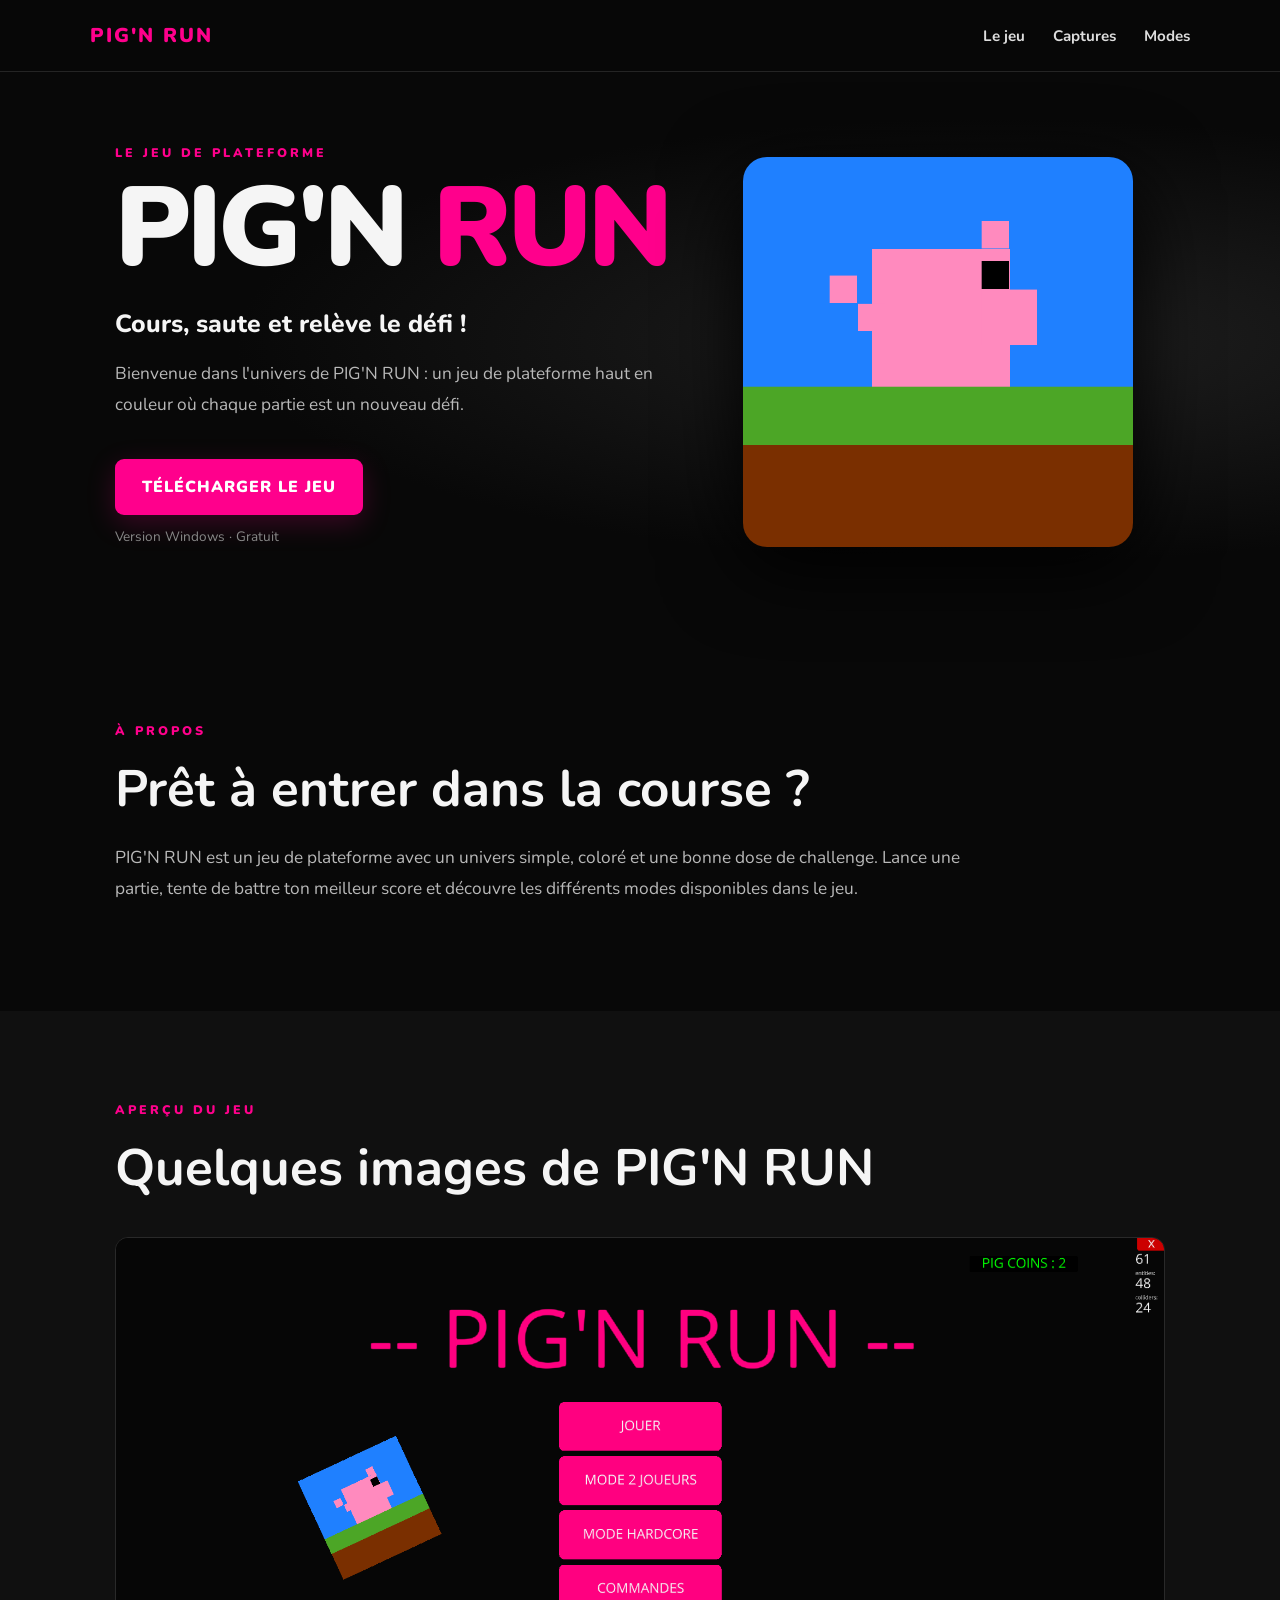
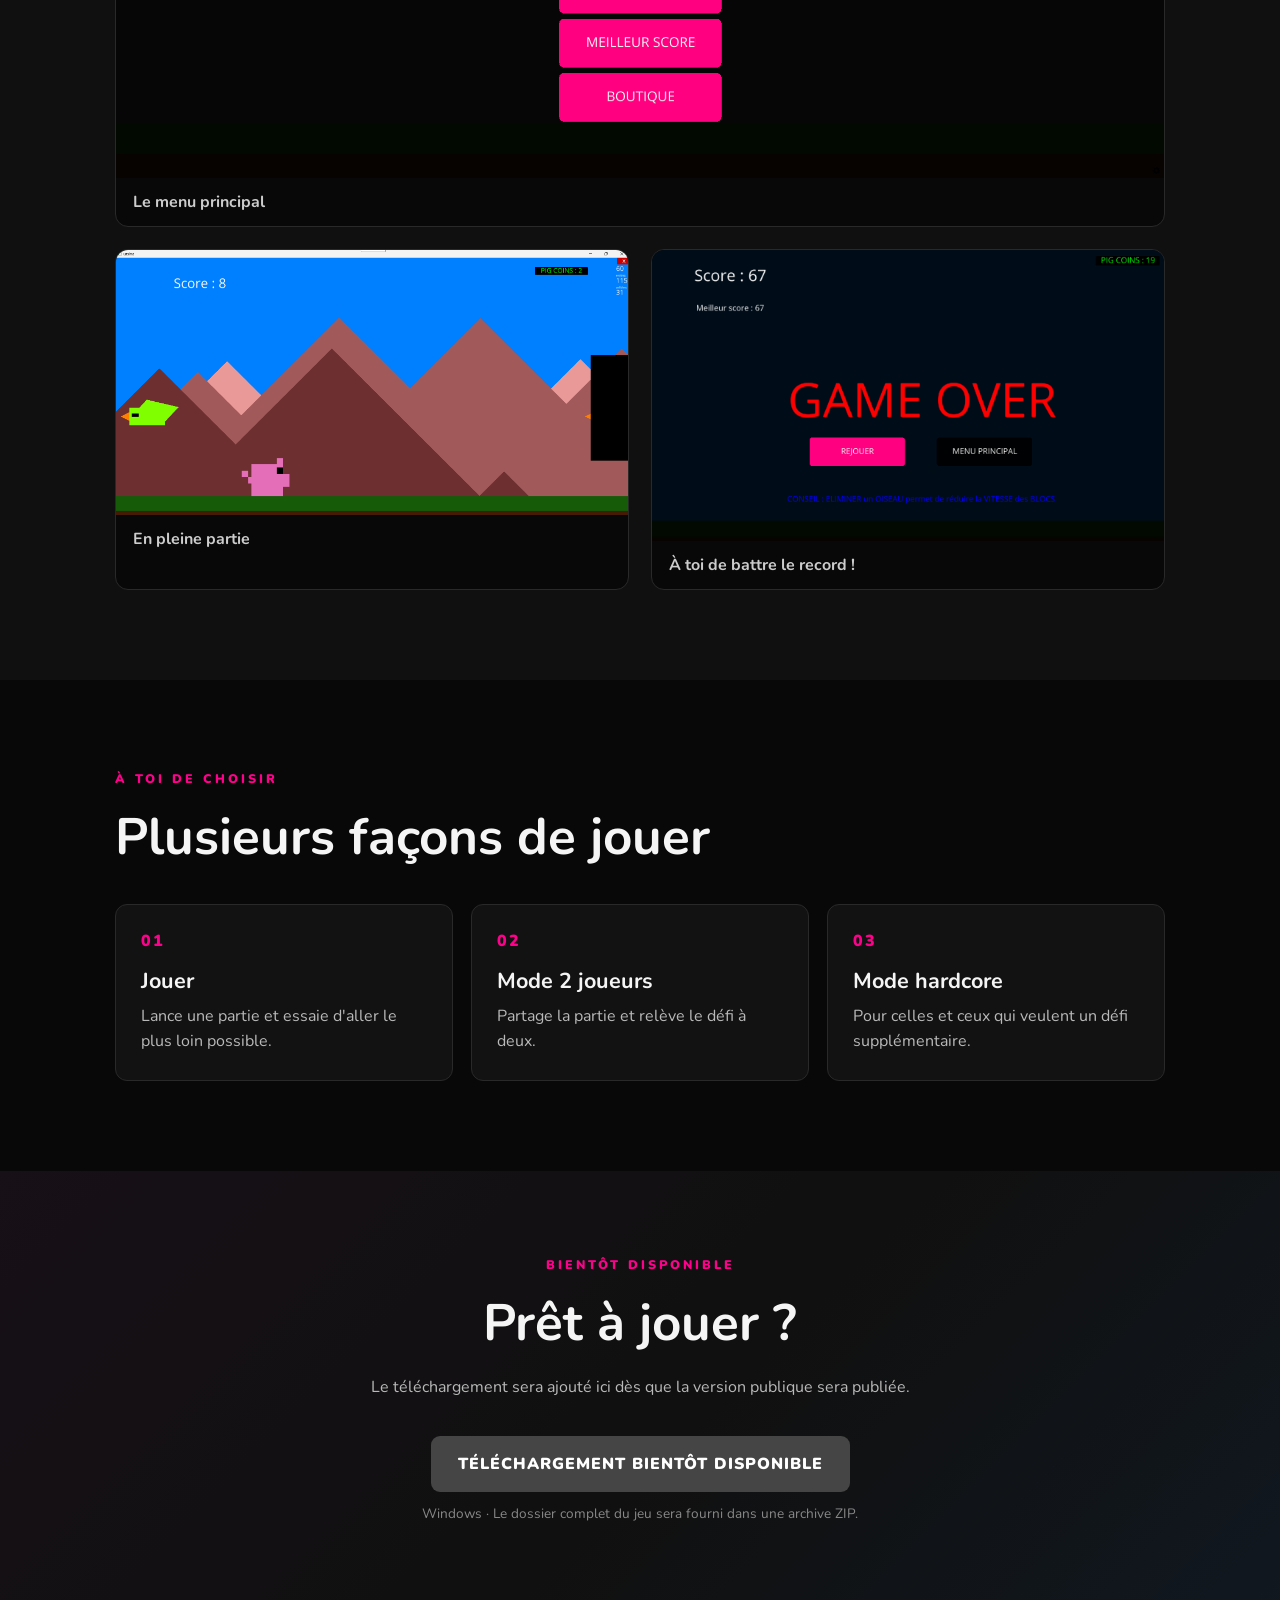
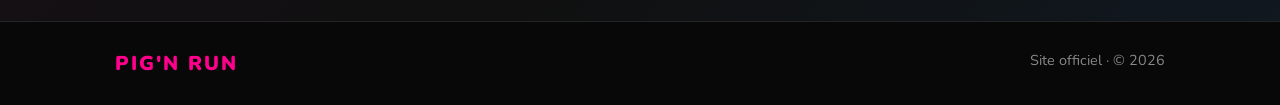
==== index.html @ 51f72da2 "Add files via upload" ====
<!doctype html>
<html lang="fr">
<head>
  <meta charset="utf-8">
  <meta name="viewport" content="width=device-width, initial-scale=1">
  <meta name="description" content="Découvre PIG'N RUN, un jeu de plateforme coloré avec plusieurs modes de jeu.">
  <meta name="theme-color" content="#080808">
  <title>PIG'N RUN — Site officiel</title>
  <link rel="stylesheet" href="style.css">
</head>
<body>
  <header class="topbar">
    <a class="brand" href="#accueil">PIG'N RUN</a>
    <nav aria-label="Navigation principale">
      <a href="#jeu">Le jeu</a>
      <a href="#captures">Captures</a>
      <a href="#modes">Modes</a>
    </nav>
  </header>

  <main>
    <section class="hero" id="accueil">
      <div class="hero-copy">
        <p class="eyebrow">LE JEU DE PLATEFORME</p>
        <h1>PIG'N <span>RUN</span></h1>
        <p class="tagline">Cours, saute et relève le défi !</p>
        <p class="intro">Bienvenue dans l'univers de PIG'N RUN : un jeu de plateforme haut en couleur où chaque partie est un nouveau défi.</p>
        <a class="button" href="#telechargement">TÉLÉCHARGER LE JEU</a>
        <p class="small-note">Version Windows · Gratuit</p>
      </div>
      <div class="hero-art">
        <img src="images/pig.png" alt="Personnage cochon rose de PIG'N RUN">
      </div>
    </section>

    <section class="section" id="jeu">
      <p class="eyebrow">À PROPOS</p>
      <h2>Prêt à entrer dans la course ?</h2>
      <p class="section-text">PIG'N RUN est un jeu de plateforme avec un univers simple, coloré et une bonne dose de challenge. Lance une partie, tente de battre ton meilleur score et découvre les différents modes disponibles dans le jeu.</p>
    </section>

    <section class="section screenshots" id="captures">
      <p class="eyebrow">APERÇU DU JEU</p>
      <h2>Quelques images de PIG'N RUN</h2>
      <div class="gallery">
        <figure class="shot shot-wide">
          <img src="images/menu.png" alt="Menu principal de PIG'N RUN">
          <figcaption>Le menu principal</figcaption>
        </figure>
        <figure class="shot">
          <img src="images/gameplay.png" alt="Capture d'une partie de PIG'N RUN">
          <figcaption>En pleine partie</figcaption>
        </figure>
        <figure class="shot">
          <img src="images/gameover.png" alt="Écran de fin de partie et meilleur score">
          <figcaption>À toi de battre le record !</figcaption>
        </figure>
      </div>
    </section>

    <section class="section modes" id="modes">
      <p class="eyebrow">À TOI DE CHOISIR</p>
      <h2>Plusieurs façons de jouer</h2>
      <div class="mode-grid">
        <article><span>01</span><h3>Jouer</h3><p>Lance une partie et essaie d'aller le plus loin possible.</p></article>
        <article><span>02</span><h3>Mode 2 joueurs</h3><p>Partage la partie et relève le défi à deux.</p></article>
        <article><span>03</span><h3>Mode hardcore</h3><p>Pour celles et ceux qui veulent un défi supplémentaire.</p></article>
      </div>
    </section>

    <section class="download" id="telechargement">
      <p class="eyebrow">BIENTÔT DISPONIBLE</p>
      <h2>Prêt à jouer ?</h2>
      <p>Le téléchargement sera ajouté ici dès que la version publique sera publiée.</p>
      <span class="button button-muted" aria-disabled="true">TÉLÉCHARGEMENT BIENTÔT DISPONIBLE</span>
      <p class="small-note">Windows · Le dossier complet du jeu sera fourni dans une archive ZIP.</p>
    </section>
  </main>

  <footer>
    <span class="footer-brand">PIG'N RUN</span>
    <span>Site officiel · © 2026</span>
  </footer>
</body>
</html>
---- style.css ----
@import url('https://fonts.googleapis.com/css2?family=Nunito:wght@400;600;700;800;900&display=swap');
:root{--pink:#ff008c;--blue:#2585ff;--bg:#080808;--panel:#121212;--text:#f5f5f5;--muted:#b9b9b9}
*{box-sizing:border-box}
html{scroll-behavior:smooth}
body{margin:0;background:var(--bg);color:var(--text);font-family:'Nunito',Arial,sans-serif}
.topbar{height:72px;padding:0 7vw;display:flex;align-items:center;justify-content:space-between;border-bottom:1px solid #242424;position:sticky;top:0;background:#080808ed;backdrop-filter:blur(10px);z-index:5}
.brand,.footer-brand{font-weight:900;letter-spacing:2px;color:var(--pink);text-decoration:none;font-size:1.25rem}
nav{display:flex;gap:28px}nav a{color:#ddd;text-decoration:none;font-weight:700;font-size:.95rem}nav a:hover{color:var(--pink)}
.hero{min-height:560px;padding:70px 9vw;display:grid;grid-template-columns:1.1fr .9fr;align-items:center;gap:40px;background:radial-gradient(ellipse at 78% 48%,#202020 0,#080808 54%)}
.eyebrow{color:var(--pink);font-size:.78rem;font-weight:900;letter-spacing:3px;margin:0 0 15px}
h1{font-size:clamp(3.5rem,9vw,7rem);line-height:.95;margin:0;font-weight:900;letter-spacing:-4px}
h1 span{color:var(--pink)}
.tagline{font-size:1.55rem;font-weight:800;margin:24px 0 10px}
.intro,.section-text{max-width:590px;color:var(--muted);font-size:1.08rem;line-height:1.8}
.button{display:inline-block;margin-top:22px;background:var(--pink);color:white;text-decoration:none;border:0;border-radius:9px;padding:17px 27px;font-weight:900;letter-spacing:1px;box-shadow:0 8px 28px #ff008c35}
.button:hover{transform:translateY(-2px);filter:brightness(1.1)}
.small-note{color:#888;font-size:.85rem;margin-top:12px}
.hero-art{display:flex;justify-content:center;align-items:center}
.hero-art img{width:min(100%,390px);border-radius:24px;image-rendering:pixelated;filter:drop-shadow(0 20px 40px #000)}
.section{padding:90px 9vw}
.section h2,.download h2{font-size:clamp(2rem,4vw,3.2rem);margin:0 0 18px}
.section-text{max-width:850px}
.screenshots{background:#101010}
.gallery{display:grid;grid-template-columns:1fr 1fr;gap:22px;margin-top:34px}
.shot{margin:0;background:#080808;border:1px solid #292929;border-radius:13px;overflow:hidden}
.shot-wide{grid-column:1/-1}
.shot img{display:block;width:100%;height:auto}
figcaption{padding:13px 17px;color:#ccc;font-weight:700}
.mode-grid{display:grid;grid-template-columns:repeat(3,1fr);gap:18px;margin-top:32px}
.mode-grid article{background:var(--panel);border:1px solid #292929;border-radius:12px;padding:25px}
.mode-grid article span{color:var(--pink);font-weight:900;letter-spacing:2px}
.mode-grid h3{font-size:1.35rem;margin:14px 0 8px}
.mode-grid p{color:var(--muted);line-height:1.6;margin:0}
.download{text-align:center;padding:85px 20px;background:linear-gradient(135deg,#171017,#101010 55%,#101820)}
.download p:not(.eyebrow):not(.small-note){color:var(--muted)}
.button-muted{background:#454545;box-shadow:none;cursor:not-allowed}
footer{padding:28px 9vw;display:flex;justify-content:space-between;gap:15px;color:#888;border-top:1px solid #242424;font-size:.9rem}
@media(max-width:700px){.topbar{padding:0 5vw;height:64px}nav{gap:13px}nav a{font-size:.8rem}.hero{grid-template-columns:1fr;padding:65px 7vw 50px;text-align:center}.hero-art{grid-row:1}.hero-art img{width:min(65%,260px)}h1{letter-spacing:-2px}.intro{margin-left:auto;margin-right:auto}.section{padding:65px 7vw}.gallery,.mode-grid{grid-template-columns:1fr}.shot-wide{grid-column:auto}footer{padding:25px 7vw;flex-direction:column}}
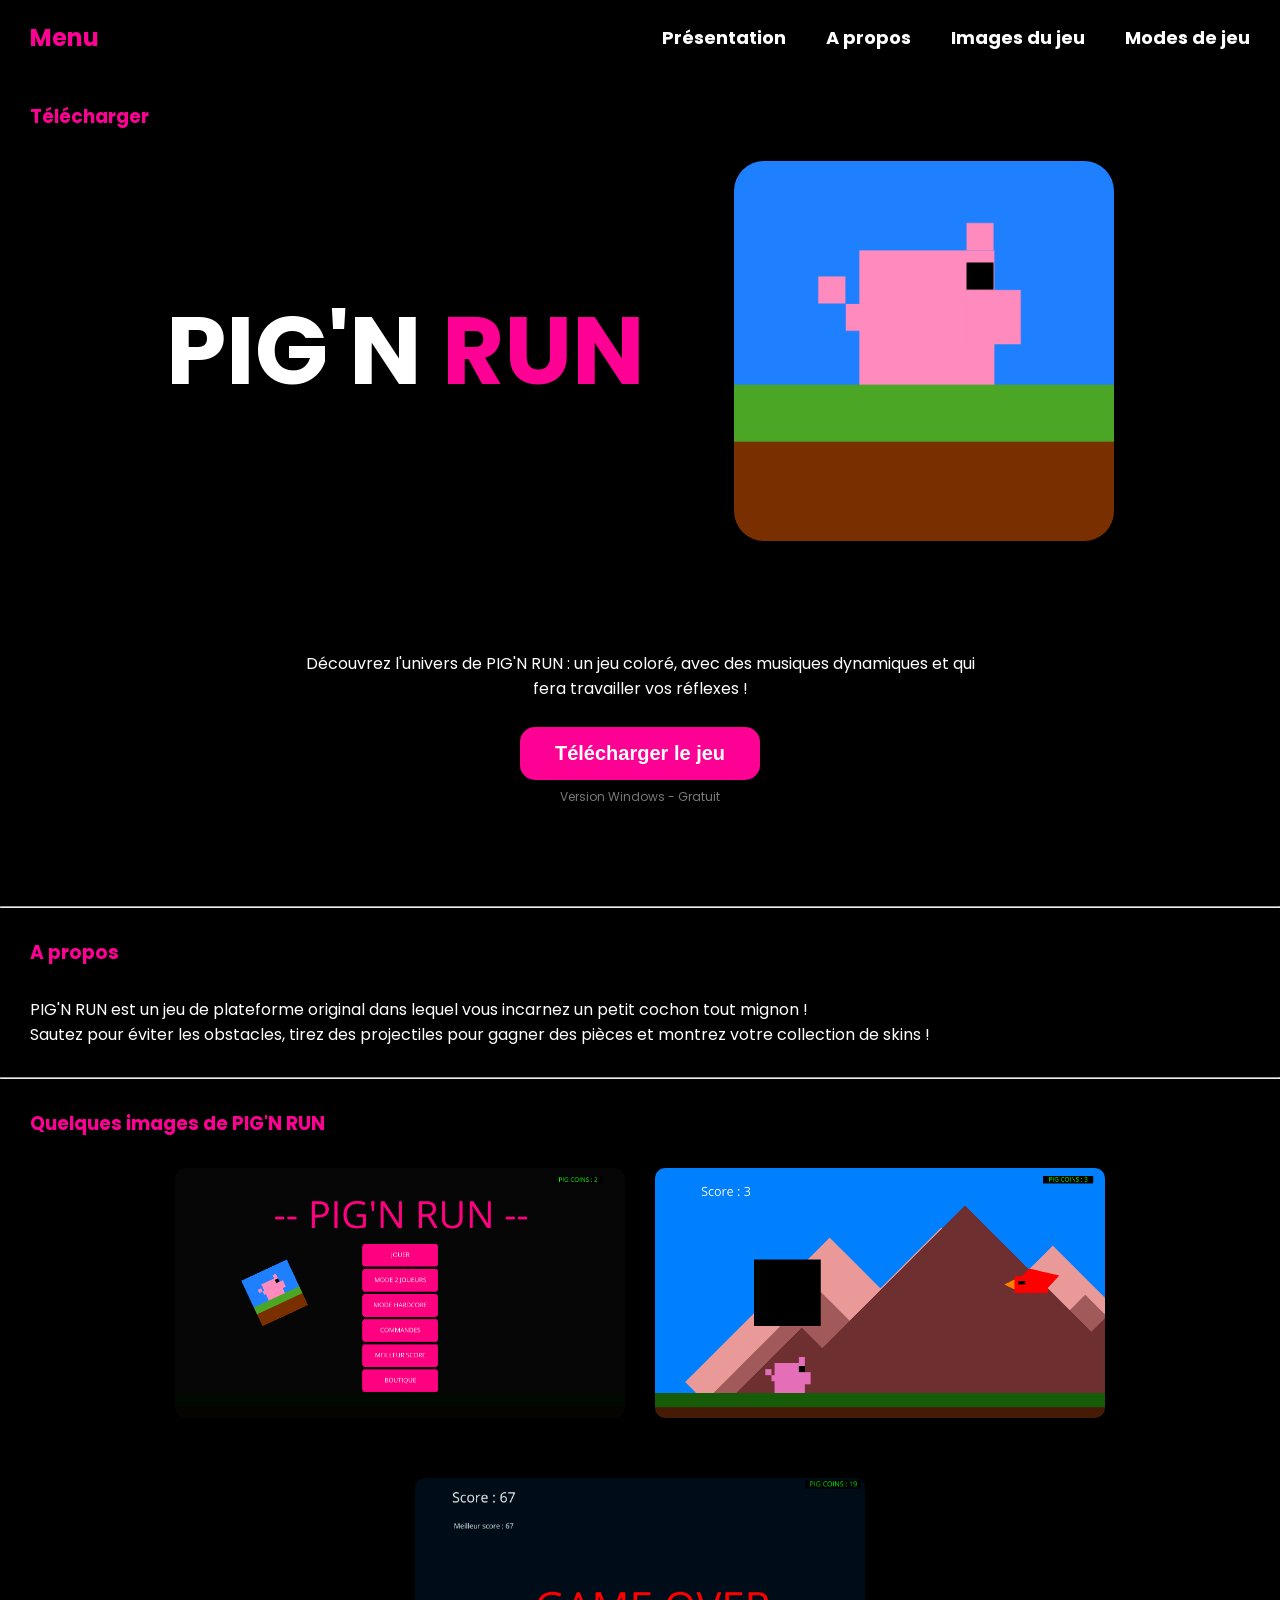
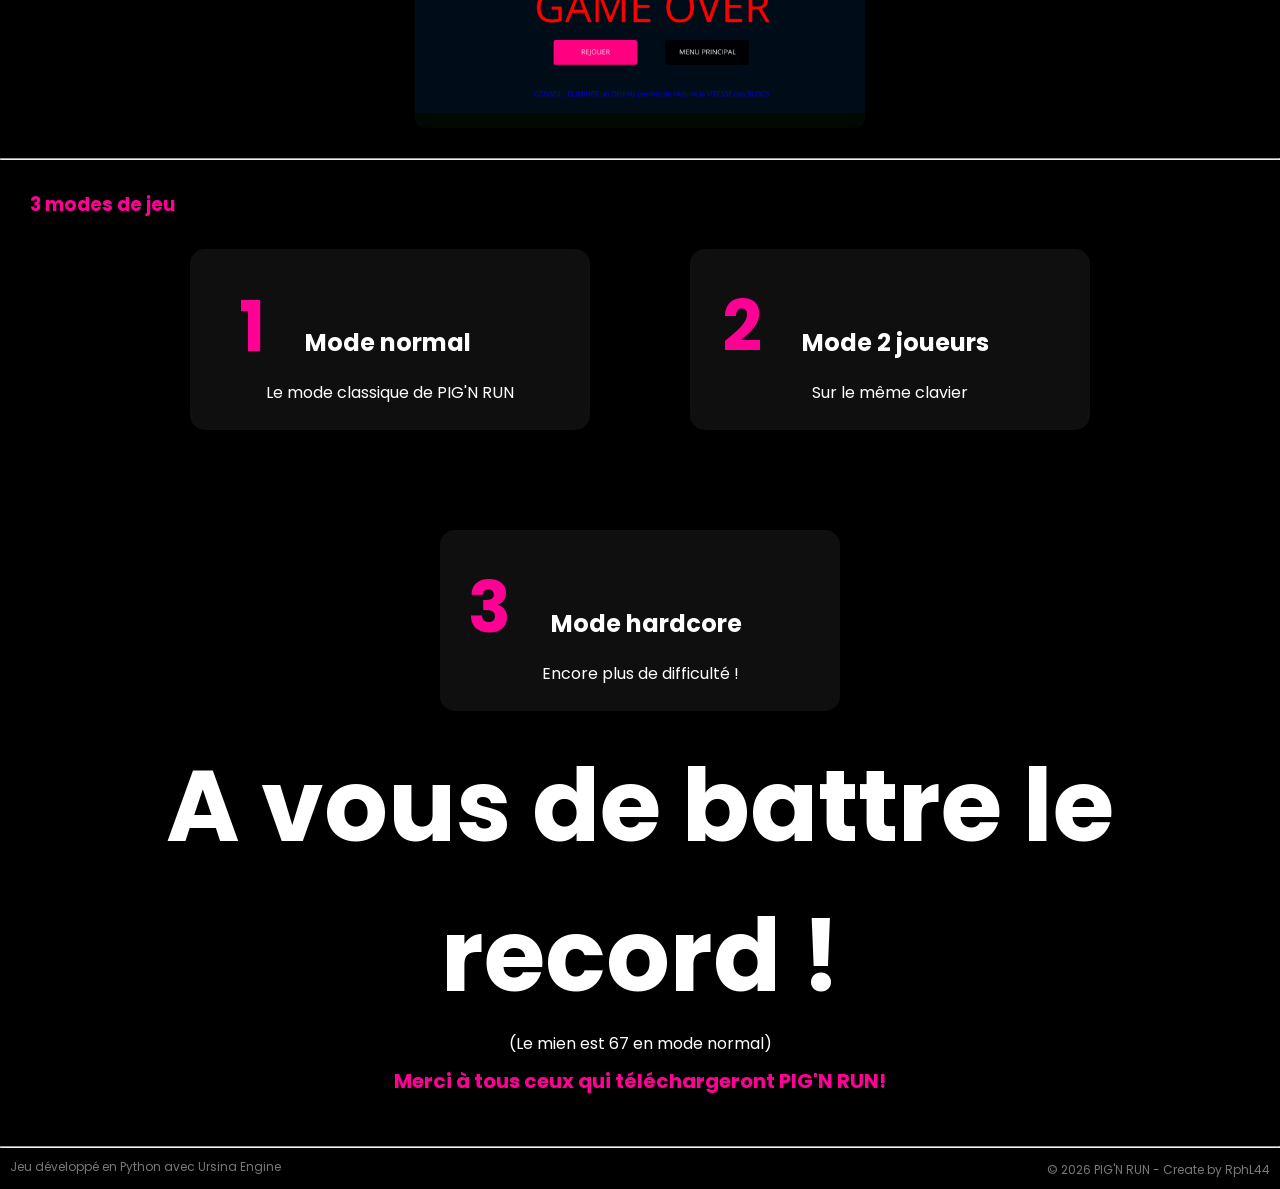
==== commit 9be04dec: "Rename index_responsive.html to index.html" ====
--- a/index.html
+++ b/index.html
@@ -2,84 +2,79 @@
 <html lang="fr">
 <head>
   <meta charset="utf-8">
+  <link href="https://fonts.googleapis.com/css2?family=Bungee&family=Poppins:wght@400;500;600;700&display=swap" rel="stylesheet">
   <meta name="viewport" content="width=device-width, initial-scale=1">
   <meta name="description" content="Découvre PIG'N RUN, un jeu de plateforme coloré avec plusieurs modes de jeu.">
   <meta name="theme-color" content="#080808">
   <title>PIG'N RUN — Site officiel</title>
-  <link rel="stylesheet" href="style.css">
+  <link rel="stylesheet" href="style_responsive2.css">
 </head>
 <body>
-  <header class="topbar">
-    <a class="brand" href="#accueil">PIG'N RUN</a>
-    <nav aria-label="Navigation principale">
-      <a href="#jeu">Le jeu</a>
-      <a href="#captures">Captures</a>
-      <a href="#modes">Modes</a>
-    </nav>
-  </header>
+  <nav>
+    <h2>Menu</h2>
+    <ul>
+        <li><a href="#telechargement">Présentation</a></li>
+        <li><a href="#a_propos">A propos</a></li>
+        <li><a href="#images">Images du jeu</a></li>
+        <li><a href="#modes">Modes de jeu</a></li>
+    </ul>
+  </nav>
+  <section id="telechargement">
+    <hr>
+    <h3>Télécharger</h3>
+    <div class="entete">
+      <h1>PIG'N <span>RUN</span></h1>
+      <img id="logo" src="images/pig.png" alt="Logo">
+    </div>
+    <p id="description">Découvrez l'univers de PIG'N RUN : un jeu coloré, avec des musiques dynamiques <br>et qui fera travailler vos réflexes !</p>
+    <button id="bouton">Télécharger le jeu</button>
+    <p id="version">Version Windows - Gratuit</p>
+  </section>
+  <hr id="hr">
+  <section id="a_propos">
+    <h3>A propos</h3>
+    <p id="propos">PIG'N RUN est un jeu de plateforme original dans lequel vous incarnez un petit cochon tout mignon !<br>Sautez pour éviter les obstacles, tirez des projectiles pour gagner des pièces et montrez votre collection de skins !</p>
+  </section>
+  <hr>
+  <section id="images">
+    <h3>Quelques images de PIG'N RUN</h3>
+    <div class="galerie">
+      <img src="images/menu.png" alt="Image du jeu">
+      <img src="images/gameplay.png" alt="Image du jeu">
+      <img src="images/gameover.png" alt="Image du jeu">
+    </div>
+  </section>
+  <hr>
+  <section id="modes">
+    <h3>3 modes de jeu</h3>
+    <div class="conteneur">
 
-  <main>
-    <section class="hero" id="accueil">
-      <div class="hero-copy">
-        <p class="eyebrow">LE JEU DE PLATEFORME</p>
-        <h1>PIG'N <span>RUN</span></h1>
-        <p class="tagline">Cours, saute et relève le défi !</p>
-        <p class="intro">Bienvenue dans l'univers de PIG'N RUN : un jeu de plateforme haut en couleur où chaque partie est un nouveau défi.</p>
-        <a class="button" href="#telechargement">TÉLÉCHARGER LE JEU</a>
-        <p class="small-note">Version Windows · Gratuit</p>
+      <div class="bloc">
+        <h2><span class="numero">1</span>Mode normal</h2>
+        <p>Le mode classique de PIG'N RUN</p>
       </div>
-      <div class="hero-art">
-        <img src="images/pig.png" alt="Personnage cochon rose de PIG'N RUN">
+
+      <div class="bloc">
+        <h2><span class="numero">2</span>Mode 2 joueurs</h2>
+        <p>Sur le même clavier</p>
       </div>
-    </section>
 
-    <section class="section" id="jeu">
-      <p class="eyebrow">À PROPOS</p>
-      <h2>Prêt à entrer dans la course ?</h2>
-      <p class="section-text">PIG'N RUN est un jeu de plateforme avec un univers simple, coloré et une bonne dose de challenge. Lance une partie, tente de battre ton meilleur score et découvre les différents modes disponibles dans le jeu.</p>
-    </section>
+      <div class="bloc">
+        <h2><span class="numero">3</span>Mode hardcore</h2>
+        <p>Encore plus de difficulté !</p>
+      </div>
+    </div>
+  </section>
 
-    <section class="section screenshots" id="captures">
-      <p class="eyebrow">APERÇU DU JEU</p>
-      <h2>Quelques images de PIG'N RUN</h2>
-      <div class="gallery">
-        <figure class="shot shot-wide">
-          <img src="images/menu.png" alt="Menu principal de PIG'N RUN">
-          <figcaption>Le menu principal</figcaption>
-        </figure>
-        <figure class="shot">
-          <img src="images/gameplay.png" alt="Capture d'une partie de PIG'N RUN">
-          <figcaption>En pleine partie</figcaption>
-        </figure>
-        <figure class="shot">
-          <img src="images/gameover.png" alt="Écran de fin de partie et meilleur score">
-          <figcaption>À toi de battre le record !</figcaption>
-        </figure>
-      </div>
-    </section>
+  <h1 id="record">A vous de battre le record !</h1>
+  <p id="mon">(Le mien est 67 en mode normal)</p>
 
-    <section class="section modes" id="modes">
-      <p class="eyebrow">À TOI DE CHOISIR</p>
-      <h2>Plusieurs façons de jouer</h2>
-      <div class="mode-grid">
-        <article><span>01</span><h3>Jouer</h3><p>Lance une partie et essaie d'aller le plus loin possible.</p></article>
-        <article><span>02</span><h3>Mode 2 joueurs</h3><p>Partage la partie et relève le défi à deux.</p></article>
-        <article><span>03</span><h3>Mode hardcore</h3><p>Pour celles et ceux qui veulent un défi supplémentaire.</p></article>
-      </div>
-    </section>
+  <h4>Merci à tous ceux qui téléchargeront PIG'N RUN!</h4>
+  <hr>
+  <p id="dev">Jeu développé en Python avec Ursina Engine</p>
+  <footer>
+    <p id="footer">© 2026 PIG'N RUN - Create by RphL44</p>
+  </footer>
 
-    <section class="download" id="telechargement">
-      <p class="eyebrow">BIENTÔT DISPONIBLE</p>
-      <h2>Prêt à jouer ?</h2>
-      <p>Le téléchargement sera ajouté ici dès que la version publique sera publiée.</p>
-      <span class="button button-muted" aria-disabled="true">TÉLÉCHARGEMENT BIENTÔT DISPONIBLE</span>
-      <p class="small-note">Windows · Le dossier complet du jeu sera fourni dans une archive ZIP.</p>
-    </section>
-  </main>
-
-  <footer>
-    <span class="footer-brand">PIG'N RUN</span>
-    <span>Site officiel · © 2026</span>
-  </footer>
 </body>
 </html>
--- a/style_responsive2.css
+++ b/style_responsive2.css
@@ -0,0 +1,327 @@
+* {
+    margin: 0;
+    padding: 0;
+    box-sizing: border-box;
+}
+
+span{color: #ff0095;
+    }
+
+h1{
+    color: white;
+    font-size: 100px;
+   
+}
+
+body{
+    padding-top: 70px;
+    background-color:black;
+    font-family: 'Poppins', sans-serif;
+}
+
+html {
+    scroll-behavior: smooth;
+}
+section {
+    scroll-margin-top: 120px;
+}
+
+nav {
+    background-color: black;
+    width: 100%;
+    padding: 20px 30px;
+
+    display: flex;
+    justify-content: space-between;
+    align-items: center;
+    position: fixed;
+    top: 0;
+    left: 0;
+    z-index: 1000;
+}
+
+nav h2 {
+    color:#ff0095;
+    margin: 0;
+}
+
+nav ul {
+    display: flex;
+    align-items: center;
+    gap: 40px;
+    list-style: none;
+    margin: 0;
+    padding: 0;
+}
+
+nav a {
+    color: white;
+    text-decoration: none;
+    font-size: 18px;
+    font-weight: bold;
+    transition: 0.3s;
+}
+
+nav a:hover {
+    color:#ff0095;
+}
+
+.entete {
+    display: flex;
+    align-items: left;
+    justify-content: center;
+    gap: 100px;
+}
+
+.entete h1 {
+    font-size: 100px;
+}
+
+.entete img {
+    width: 40%;
+    max-width: 400px;
+    min-width: 70px;
+    height: auto;
+    display: flex;
+    justify-content: space-between;
+    align-items: center;
+    flex-wrap: wrap;
+    border-radius: 30px;
+}
+
+h3{
+    color: #ff0095;
+    margin-left: 30px;
+    margin-top: 30px;
+    margin-bottom: 30px;
+}
+
+p{
+    color: white;
+}
+#description{
+    text-align: left;
+    font-size: 14px;
+    margin-top: -300px;
+    margin-left: 265px;
+}
+#bouton{
+    background-color: #ff0095;
+    color: white;
+    font-size: 20px;
+    font-weight: bold;
+
+    padding: 15px 35px;
+    border: none;
+    border-radius: 15px;
+
+    cursor: pointer;
+    transition: 0.3s;
+    margin-top: 30px;
+    margin-left: 265px;
+}
+#bouton:hover {
+    background-color: #ff0095;
+    transform: scale(1.02);
+    box-shadow: 0 0 20px 5px #ff0095;
+}
+#version{
+    font-size: 12px;
+    color: rgb(120, 120, 120);
+    margin-left:270px ;
+    margin-top: 5px;
+}
+#hr{
+    margin-top: 150px;
+}
+#propos{
+    margin-top: 30px;
+    margin-left: 30px;
+    margin-bottom: 30px;
+}
+.conteneur{
+    display: flex;
+    justify-content: center;
+    align-items: center;
+    gap: 100px;
+    flex-wrap: wrap;
+}
+.bloc {
+    background-color: rgb(15, 15, 15);
+    color: white;
+    width: 400px;
+    padding: 25px;
+    border-radius: 15px;
+    text-align: center;
+}
+.numero{
+    font-size: 70px;
+    color: #ff0095;
+    margin-right: 40px;
+    margin-left: -70px;
+}
+#record{
+    text-align: center;
+    margin-top: 20px;
+    color: white;
+}
+#mon{
+    text-align: center;
+    margin-top: 0;
+}
+h4{
+    text-align: center;
+    margin-top: 10px;
+    font-size: 20px;
+    color: #ff0095;
+    margin-bottom: 50px;
+}
+#footer{
+    text-align: right;
+    margin: 10px;
+    font-size: 12px;
+    color: rgb(120, 120, 120);
+}
+#dev{
+    text-align: left;
+    font-size: 12px;
+    margin: 10px;
+    margin-bottom: -25px;
+    color: rgb(120, 120, 120);
+}
+.galerie{
+    display: flex;
+    justify-content: center;
+    align-items: center;
+    gap: 30px;
+    flex-wrap: wrap;
+}
+.galerie img{
+    width: 450px;
+    height: 250px;
+    border-radius: 10px;
+    object-fit: cover;
+    margin-bottom: 30px;
+}
+
+
+/* Adaptation responsive : styles d'origine conservés */
+body { overflow-x: hidden; }
+nav ul { flex-wrap: wrap; }
+.entete { align-items: left; }
+#description, #bouton, #version { max-width: calc(100% - 32px); }
+.galerie img { max-width: 100%; }
+.bloc { max-width: 100%; }
+
+@media (max-width: 900px) {
+    nav { padding: 14px 20px; gap: 18px; }
+    nav ul { gap: 18px; }
+    nav a { font-size: 16px; }
+    .entete { gap: clamp(20px, 5vw, 60px); }
+    .entete h1 { font-size: clamp(48px, 9vw, 80px); }
+    .entete img { width: min(38%, 300px); }
+    #description, #bouton { margin-left: clamp(20px, 18vw, 180px); }
+    #description { margin-top: -190px; }
+    #version { margin-left: clamp(20px, 18vw, 185px); }
+    #hr { margin-top: 110px; }
+    .conteneur { gap: 30px; padding: 0 20px; }
+    .bloc { width: min(400px, 100%); }
+    .galerie { padding: 0 20px; gap: 20px; }
+    .galerie img { width: min(450px, 100%); height: auto; aspect-ratio: 16 / 9; }
+}
+
+@media (max-width: 600px) {
+    body { padding-top: 110px; }
+    nav { flex-direction: column; padding: 10px 12px; gap: 8px; }
+    nav h2 { font-size: 20px; }
+    nav ul { justify-content: center; gap: 8px 16px; }
+    nav a { font-size: 14px; }
+    section { scroll-margin-top: 115px; }
+    h3 { margin: 24px 16px; }
+    .entete { gap: 12px; padding: 0 14px; }
+    .entete h1 { font-size: clamp(38px, 10vw, 58px); }
+    .entete img { width: 34%; min-width: 0; max-width: 180px; border-radius: 20px; }
+    #description { margin: 18px 16px 0; max-width: none; text-align: left; font-size: 14px; }
+    #description br, #propos br { display: none; }
+    #bouton { display: block; margin: 24px auto 0; max-width: calc(100% - 32px); padding: 13px 22px; font-size: 18px; }
+    #version { margin: 6px 0 0; text-align: center; max-width: none; }
+    #hr { margin-top: 55px; }
+    #propos { margin: 20px 16px 30px; text-align: center; }
+    .galerie { flex-direction: column; gap: 16px; padding: 0 16px; }
+    .galerie img { width: 100%; max-width: 100%; height: auto; aspect-ratio: 16 / 9; margin-bottom: 8px; }
+    .conteneur { gap: 18px; padding: 0 16px; }
+    .bloc { width: 100%; padding: 20px 16px; }
+    .bloc h2 { font-size: 22px; }
+    .numero { font-size: 48px; margin: 0 12px 0 0; }
+    #record { font-size: clamp(30px, 8vw, 46px); padding: 0 12px; }
+    #mon { padding: 0 12px; }
+    h4 { font-size: 17px; padding: 0 16px; margin-bottom: 35px; }
+    #dev { margin-bottom: 10px; }
+    #footer { text-align: center; }
+}
+
+@media (max-width: 380px) {
+    nav ul { gap: 6px 10px; }
+    nav a { font-size: 13px; }
+    .entete h1 { font-size: 36px; }
+    #bouton { font-size: 16px; padding: 12px 18px; }
+}
+
+/* Ajustement ciblé du haut de page (section Télécharger) */
+#telechargement > h3 { margin-left: 30px; }
+@media (max-width: 900px) {
+  #telechargement > h3 { text-align: left; margin: 24px 16px; }
+  #telechargement .entete { width: 100%; gap: clamp(12px, 3vw, 28px); padding: 0 18px; }
+  #telechargement .entete h1 { line-height: 1.05; overflow-wrap: anywhere; }
+  #telechargement .entete img { flex: 0 1 35%; width: 35%; max-width: 260px; }
+  #description { margin: 24px auto 0; padding: 0 20px; max-width: 650px; text-align: center; }
+  #bouton { margin: 24px auto 0; display: block; }
+  #version { margin: 8px auto 0; text-align: center; }
+  #hr { margin-top: 70px; }
+}
+@media (max-width: 600px) {
+  #telechargement > h3 { margin: 20px 12px; text-align: center; }
+  #telechargement .entete { flex-direction: column; gap: 10px; padding: 0 12px; }
+  #telechargement .entete h1 { font-size: clamp(42px, 12vw, 64px); text-align: center; line-height: 1.1; }
+  #telechargement .entete img { width: min(58%, 210px); max-width: 210px; }
+  #description { margin: 18px auto 0; padding: 0 18px; width: 100%; font-size: 14px; text-align: center; }
+  #bouton { margin: 22px auto 0; max-width: calc(100% - 32px); padding: 13px 20px; }
+  #version { margin: 8px auto 0; text-align: center; }
+  #hr { margin-top: 48px; }
+}
+@media (max-width: 380px) {
+  #telechargement .entete h1 { font-size: clamp(36px, 11vw, 46px); }
+  #telechargement .entete img { width: min(62%, 180px); }
+  #description { padding: 0 14px; }
+}
+
+/* Correction du hero sur PC uniquement : titre/logo et textes sans marges artificielles */
+@media (min-width: 901px) {
+  #telechargement { text-align: left; }
+  #telechargement > h3 { text-align: left; margin-left: 30px; }
+  #telechargement .entete {
+    width: min(1100px, calc(100% - 60px));
+    margin: 20px auto 0;
+    display: flex;
+    align-items: center;
+    justify-content: center;
+    gap: clamp(40px, 7vw, 100px);
+  }
+  #telechargement .entete h1 {
+    font-size: clamp(72px, 7.5vw, 100px);
+    line-height: 1.05;
+    white-space: nowrap;
+  }
+  #telechargement .entete img {
+    display: block; width: clamp(260px, 32vw, 380px);
+    max-width: 380px; min-width: 0; height: auto;
+  }
+  #description {
+    margin: 110px auto 0; padding: 0 24px;
+    max-width: 750px; text-align: center; font-size: 16px;
+  }
+  #description br { display: none; }
+  #bouton { display: block; margin: 26px auto 0; }
+  #version { margin: 8px auto 0; text-align: center; }
+  #hr { margin-top: 100px; }
+}
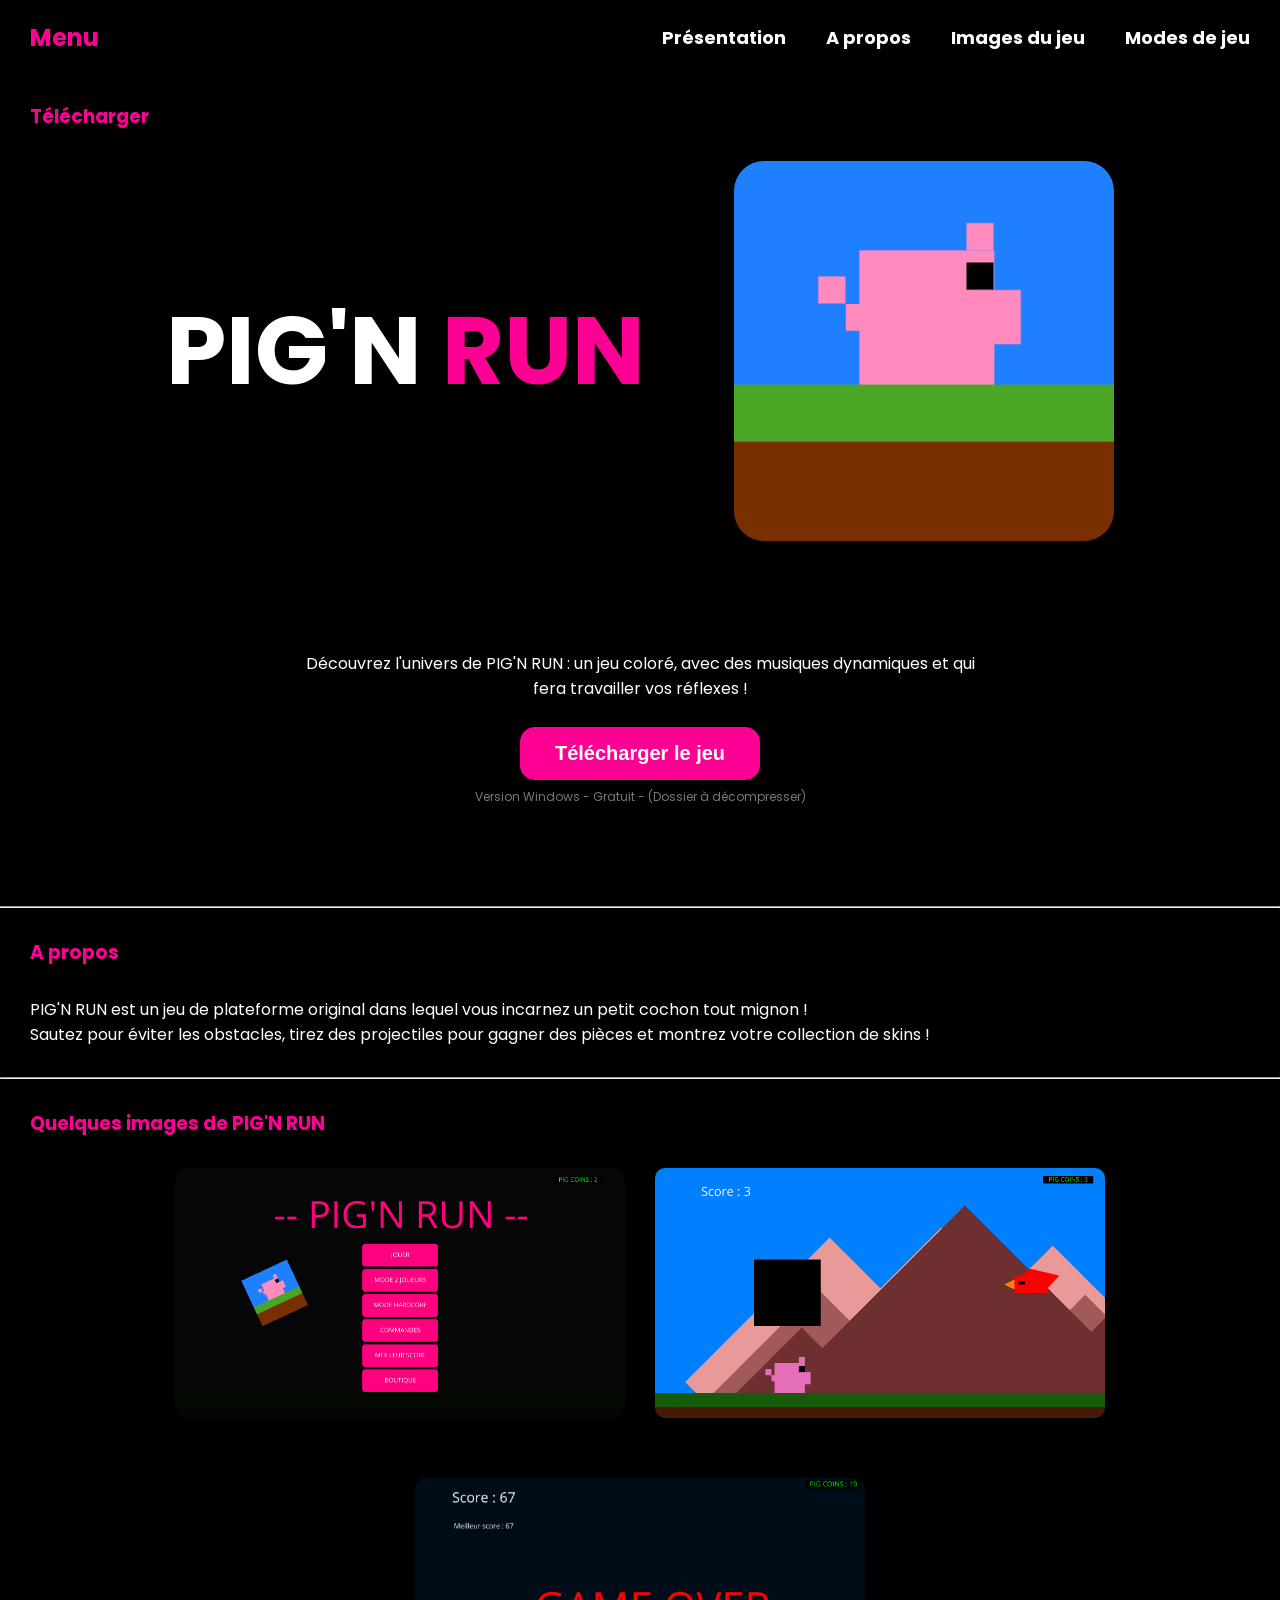
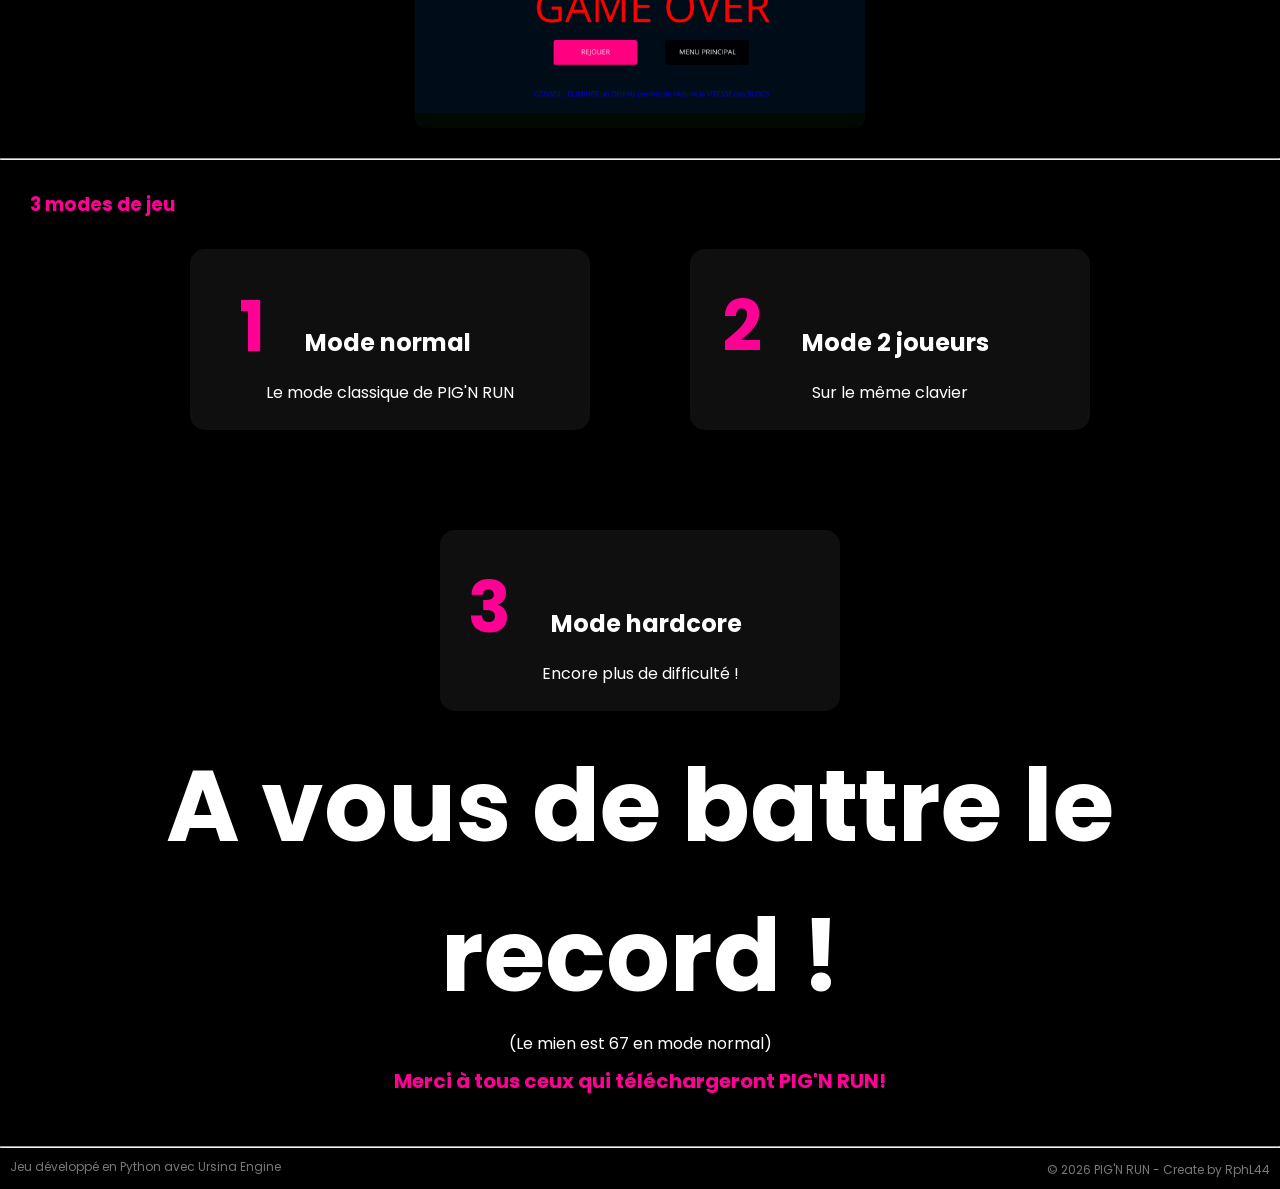
==== commit eeffd4e0: "Update index.html" ====
--- a/index.html
+++ b/index.html
@@ -7,7 +7,7 @@
   <meta name="description" content="Découvre PIG'N RUN, un jeu de plateforme coloré avec plusieurs modes de jeu.">
   <meta name="theme-color" content="#080808">
   <title>PIG'N RUN — Site officiel</title>
-  <link rel="stylesheet" href="style_responsive2.css">
+  <link rel="stylesheet" href="style.css">
 </head>
 <body>
   <nav>
@@ -28,7 +28,7 @@
     </div>
     <p id="description">Découvrez l'univers de PIG'N RUN : un jeu coloré, avec des musiques dynamiques <br>et qui fera travailler vos réflexes !</p>
     <button id="bouton">Télécharger le jeu</button>
-    <p id="version">Version Windows - Gratuit</p>
+    <p id="version">Version Windows - Gratuit - (Dossier à décompresser)</p>
   </section>
   <hr id="hr">
   <section id="a_propos">
--- a/style.css
+++ b/style.css
@@ -0,0 +1,327 @@
+* {
+    margin: 0;
+    padding: 0;
+    box-sizing: border-box;
+}
+
+span{color: #ff0095;
+    }
+
+h1{
+    color: white;
+    font-size: 100px;
+   
+}
+
+body{
+    padding-top: 70px;
+    background-color:black;
+    font-family: 'Poppins', sans-serif;
+}
+
+html {
+    scroll-behavior: smooth;
+}
+section {
+    scroll-margin-top: 120px;
+}
+
+nav {
+    background-color: black;
+    width: 100%;
+    padding: 20px 30px;
+
+    display: flex;
+    justify-content: space-between;
+    align-items: center;
+    position: fixed;
+    top: 0;
+    left: 0;
+    z-index: 1000;
+}
+
+nav h2 {
+    color:#ff0095;
+    margin: 0;
+}
+
+nav ul {
+    display: flex;
+    align-items: center;
+    gap: 40px;
+    list-style: none;
+    margin: 0;
+    padding: 0;
+}
+
+nav a {
+    color: white;
+    text-decoration: none;
+    font-size: 18px;
+    font-weight: bold;
+    transition: 0.3s;
+}
+
+nav a:hover {
+    color:#ff0095;
+}
+
+.entete {
+    display: flex;
+    align-items: left;
+    justify-content: center;
+    gap: 100px;
+}
+
+.entete h1 {
+    font-size: 100px;
+}
+
+.entete img {
+    width: 40%;
+    max-width: 400px;
+    min-width: 70px;
+    height: auto;
+    display: flex;
+    justify-content: space-between;
+    align-items: center;
+    flex-wrap: wrap;
+    border-radius: 30px;
+}
+
+h3{
+    color: #ff0095;
+    margin-left: 30px;
+    margin-top: 30px;
+    margin-bottom: 30px;
+}
+
+p{
+    color: white;
+}
+#description{
+    text-align: left;
+    font-size: 14px;
+    margin-top: -300px;
+    margin-left: 265px;
+}
+#bouton{
+    background-color: #ff0095;
+    color: white;
+    font-size: 20px;
+    font-weight: bold;
+
+    padding: 15px 35px;
+    border: none;
+    border-radius: 15px;
+
+    cursor: pointer;
+    transition: 0.3s;
+    margin-top: 30px;
+    margin-left: 265px;
+}
+#bouton:hover {
+    background-color: #ff0095;
+    transform: scale(1.02);
+    box-shadow: 0 0 20px 5px #ff0095;
+}
+#version{
+    font-size: 12px;
+    color: rgb(120, 120, 120);
+    margin-left:270px ;
+    margin-top: 5px;
+}
+#hr{
+    margin-top: 150px;
+}
+#propos{
+    margin-top: 30px;
+    margin-left: 30px;
+    margin-bottom: 30px;
+}
+.conteneur{
+    display: flex;
+    justify-content: center;
+    align-items: center;
+    gap: 100px;
+    flex-wrap: wrap;
+}
+.bloc {
+    background-color: rgb(15, 15, 15);
+    color: white;
+    width: 400px;
+    padding: 25px;
+    border-radius: 15px;
+    text-align: center;
+}
+.numero{
+    font-size: 70px;
+    color: #ff0095;
+    margin-right: 40px;
+    margin-left: -70px;
+}
+#record{
+    text-align: center;
+    margin-top: 20px;
+    color: white;
+}
+#mon{
+    text-align: center;
+    margin-top: 0;
+}
+h4{
+    text-align: center;
+    margin-top: 10px;
+    font-size: 20px;
+    color: #ff0095;
+    margin-bottom: 50px;
+}
+#footer{
+    text-align: right;
+    margin: 10px;
+    font-size: 12px;
+    color: rgb(120, 120, 120);
+}
+#dev{
+    text-align: left;
+    font-size: 12px;
+    margin: 10px;
+    margin-bottom: -25px;
+    color: rgb(120, 120, 120);
+}
+.galerie{
+    display: flex;
+    justify-content: center;
+    align-items: center;
+    gap: 30px;
+    flex-wrap: wrap;
+}
+.galerie img{
+    width: 450px;
+    height: 250px;
+    border-radius: 10px;
+    object-fit: cover;
+    margin-bottom: 30px;
+}
+
+
+/* Adaptation responsive : styles d'origine conservés */
+body { overflow-x: hidden; }
+nav ul { flex-wrap: wrap; }
+.entete { align-items: left; }
+#description, #bouton, #version { max-width: calc(100% - 32px); }
+.galerie img { max-width: 100%; }
+.bloc { max-width: 100%; }
+
+@media (max-width: 900px) {
+    nav { padding: 14px 20px; gap: 18px; }
+    nav ul { gap: 18px; }
+    nav a { font-size: 16px; }
+    .entete { gap: clamp(20px, 5vw, 60px); }
+    .entete h1 { font-size: clamp(48px, 9vw, 80px); }
+    .entete img { width: min(38%, 300px); }
+    #description, #bouton { margin-left: clamp(20px, 18vw, 180px); }
+    #description { margin-top: -190px; }
+    #version { margin-left: clamp(20px, 18vw, 185px); }
+    #hr { margin-top: 110px; }
+    .conteneur { gap: 30px; padding: 0 20px; }
+    .bloc { width: min(400px, 100%); }
+    .galerie { padding: 0 20px; gap: 20px; }
+    .galerie img { width: min(450px, 100%); height: auto; aspect-ratio: 16 / 9; }
+}
+
+@media (max-width: 600px) {
+    body { padding-top: 110px; }
+    nav { flex-direction: column; padding: 10px 12px; gap: 8px; }
+    nav h2 { font-size: 20px; }
+    nav ul { justify-content: center; gap: 8px 16px; }
+    nav a { font-size: 14px; }
+    section { scroll-margin-top: 115px; }
+    h3 { margin: 24px 16px; }
+    .entete { gap: 12px; padding: 0 14px; }
+    .entete h1 { font-size: clamp(38px, 10vw, 58px); }
+    .entete img { width: 34%; min-width: 0; max-width: 180px; border-radius: 20px; }
+    #description { margin: 18px 16px 0; max-width: none; text-align: left; font-size: 14px; }
+    #description br, #propos br { display: none; }
+    #bouton { display: block; margin: 24px auto 0; max-width: calc(100% - 32px); padding: 13px 22px; font-size: 18px; }
+    #version { margin: 6px 0 0; text-align: center; max-width: none; }
+    #hr { margin-top: 55px; }
+    #propos { margin: 20px 16px 30px; text-align: center; }
+    .galerie { flex-direction: column; gap: 16px; padding: 0 16px; }
+    .galerie img { width: 100%; max-width: 100%; height: auto; aspect-ratio: 16 / 9; margin-bottom: 8px; }
+    .conteneur { gap: 18px; padding: 0 16px; }
+    .bloc { width: 100%; padding: 20px 16px; }
+    .bloc h2 { font-size: 22px; }
+    .numero { font-size: 48px; margin: 0 12px 0 0; }
+    #record { font-size: clamp(30px, 8vw, 46px); padding: 0 12px; }
+    #mon { padding: 0 12px; }
+    h4 { font-size: 17px; padding: 0 16px; margin-bottom: 35px; }
+    #dev { margin-bottom: 10px; }
+    #footer { text-align: center; }
+}
+
+@media (max-width: 380px) {
+    nav ul { gap: 6px 10px; }
+    nav a { font-size: 13px; }
+    .entete h1 { font-size: 36px; }
+    #bouton { font-size: 16px; padding: 12px 18px; }
+}
+
+/* Ajustement ciblé du haut de page (section Télécharger) */
+#telechargement > h3 { margin-left: 30px; }
+@media (max-width: 900px) {
+  #telechargement > h3 { text-align: left; margin: 24px 16px; }
+  #telechargement .entete { width: 100%; gap: clamp(12px, 3vw, 28px); padding: 0 18px; }
+  #telechargement .entete h1 { line-height: 1.05; overflow-wrap: anywhere; }
+  #telechargement .entete img { flex: 0 1 35%; width: 35%; max-width: 260px; }
+  #description { margin: 24px auto 0; padding: 0 20px; max-width: 650px; text-align: center; }
+  #bouton { margin: 24px auto 0; display: block; }
+  #version { margin: 8px auto 0; text-align: center; }
+  #hr { margin-top: 70px; }
+}
+@media (max-width: 600px) {
+  #telechargement > h3 { margin: 20px 12px; text-align: center; }
+  #telechargement .entete { flex-direction: column; gap: 10px; padding: 0 12px; }
+  #telechargement .entete h1 { font-size: clamp(42px, 12vw, 64px); text-align: center; line-height: 1.1; }
+  #telechargement .entete img { width: min(58%, 210px); max-width: 210px; }
+  #description { margin: 18px auto 0; padding: 0 18px; width: 100%; font-size: 14px; text-align: center; }
+  #bouton { margin: 22px auto 0; max-width: calc(100% - 32px); padding: 13px 20px; }
+  #version { margin: 8px auto 0; text-align: center; }
+  #hr { margin-top: 48px; }
+}
+@media (max-width: 380px) {
+  #telechargement .entete h1 { font-size: clamp(36px, 11vw, 46px); }
+  #telechargement .entete img { width: min(62%, 180px); }
+  #description { padding: 0 14px; }
+}
+
+/* Correction du hero sur PC uniquement : titre/logo et textes sans marges artificielles */
+@media (min-width: 901px) {
+  #telechargement { text-align: left; }
+  #telechargement > h3 { text-align: left; margin-left: 30px; }
+  #telechargement .entete {
+    width: min(1100px, calc(100% - 60px));
+    margin: 20px auto 0;
+    display: flex;
+    align-items: center;
+    justify-content: center;
+    gap: clamp(40px, 7vw, 100px);
+  }
+  #telechargement .entete h1 {
+    font-size: clamp(72px, 7.5vw, 100px);
+    line-height: 1.05;
+    white-space: nowrap;
+  }
+  #telechargement .entete img {
+    display: block; width: clamp(260px, 32vw, 380px);
+    max-width: 380px; min-width: 0; height: auto;
+  }
+  #description {
+    margin: 110px auto 0; padding: 0 24px;
+    max-width: 750px; text-align: center; font-size: 16px;
+  }
+  #description br { display: none; }
+  #bouton { display: block; margin: 26px auto 0; }
+  #version { margin: 8px auto 0; text-align: center; }
+  #hr { margin-top: 100px; }
+}
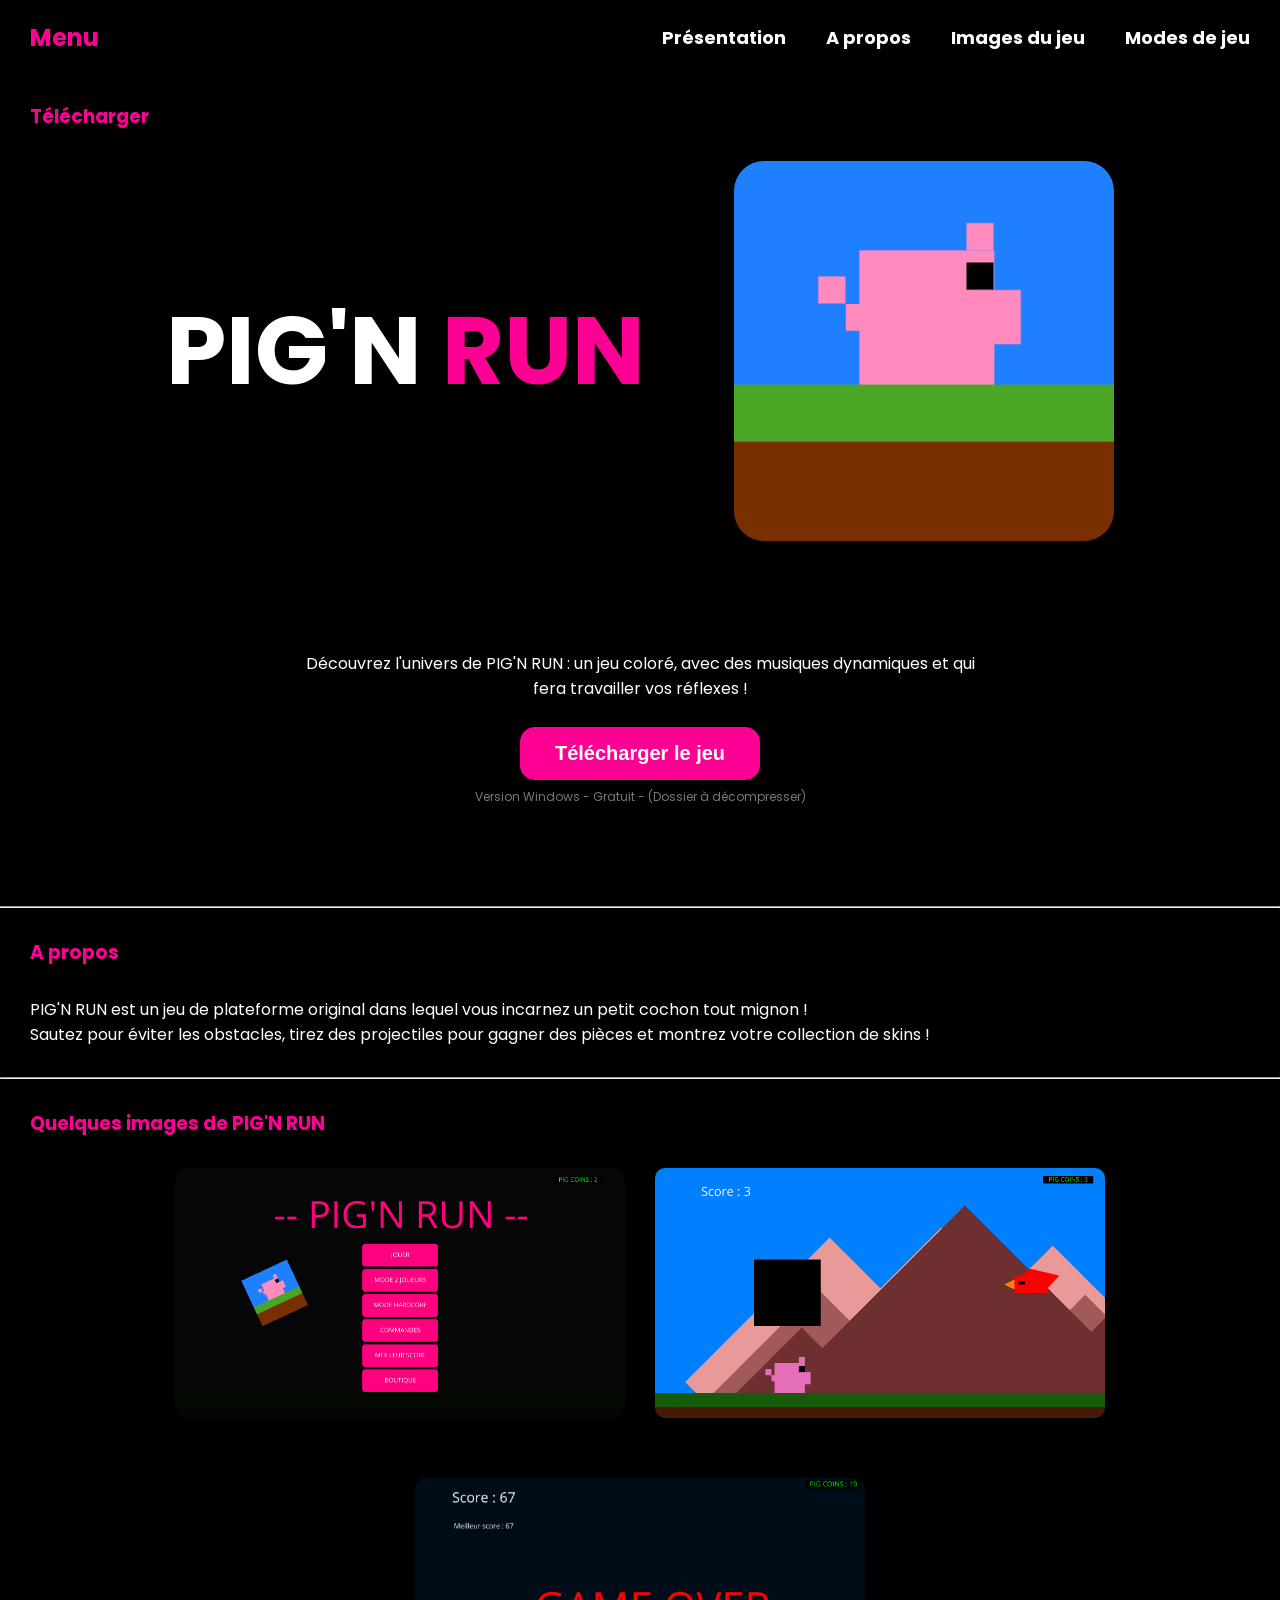
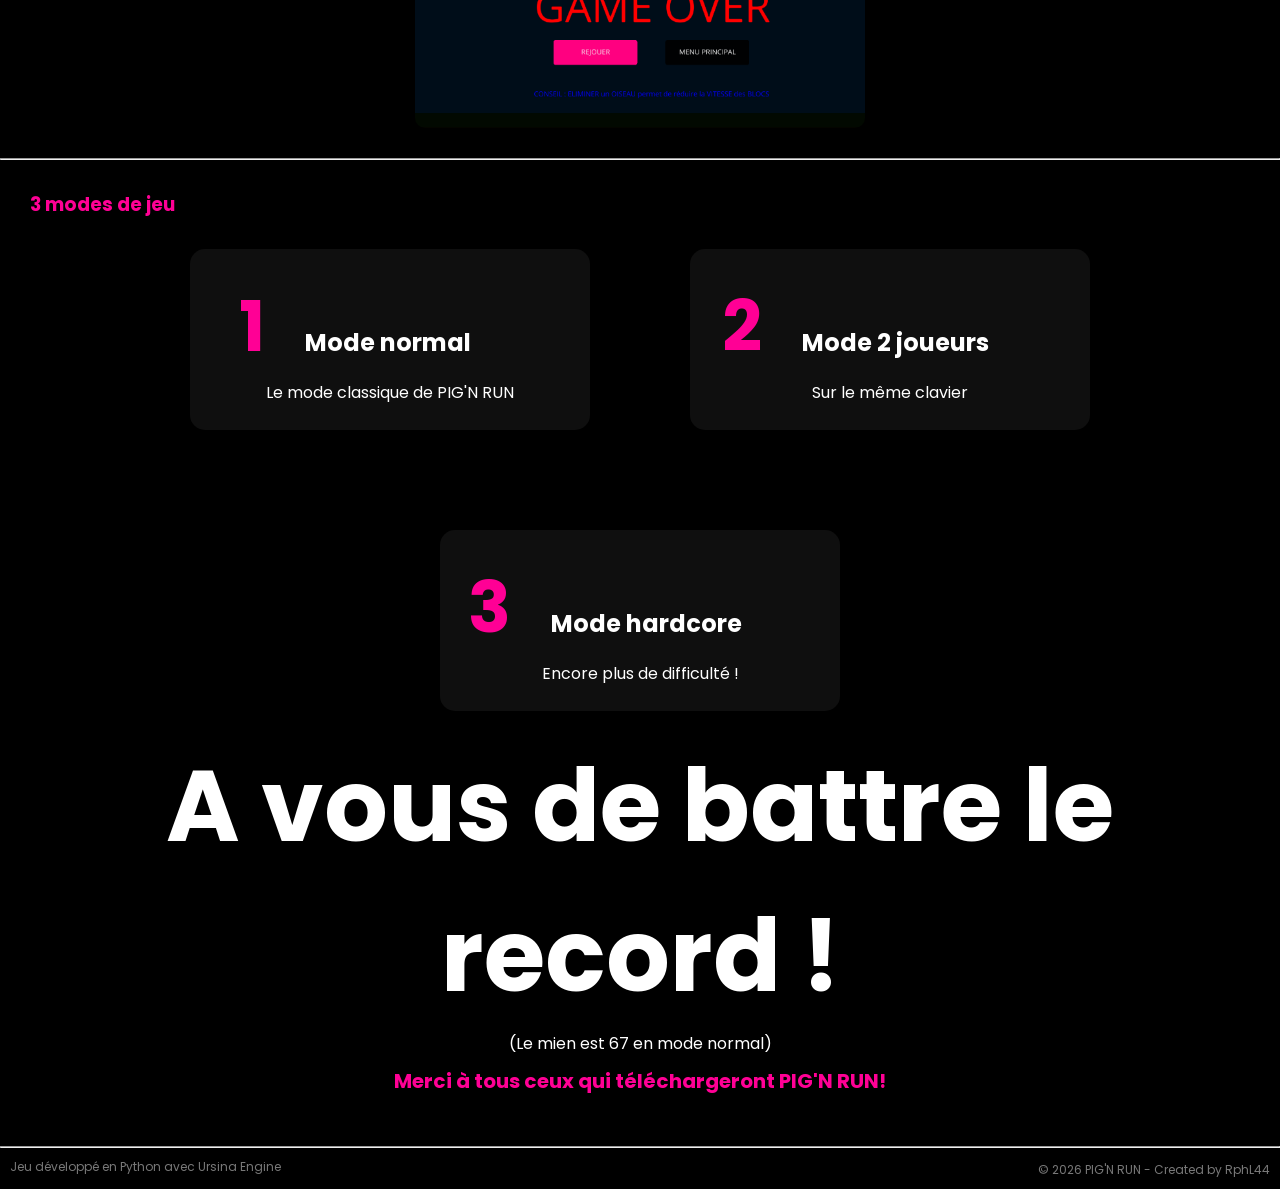
==== commit 7c523d7c: "Fix typo in footer text from 'Create' to 'Created'" ====
--- a/index.html
+++ b/index.html
@@ -7,6 +7,16 @@
   <meta name="description" content="Découvre PIG'N RUN, un jeu de plateforme coloré avec plusieurs modes de jeu.">
   <meta name="theme-color" content="#080808">
   <title>PIG'N RUN — Site officiel</title>
+  <meta property="og:site_name" content="PIG'N RUN">
+  <script type="application/ld+json">
+  {
+    "@context": "https://schema.org",
+    "@type": "WebSite",
+    "name": "PIG'N RUN",
+    "url": "https://rphl44.github.io/pignrun/"
+  }
+  </script>
+  <link rel="icon" type="image/png" href="favicon.png">
   <link rel="stylesheet" href="style.css">
 </head>
 <body>
@@ -27,7 +37,7 @@
       <img id="logo" src="images/pig.png" alt="Logo">
     </div>
     <p id="description">Découvrez l'univers de PIG'N RUN : un jeu coloré, avec des musiques dynamiques <br>et qui fera travailler vos réflexes !</p>
-    <button id="bouton">Télécharger le jeu</button>
+    <button id="bouton" onclick="window.location.href='https://github.com/Rphl44/pignrun/releases/download/v1.0.0/PIGNRUN-Windows.zip'">Télécharger le jeu</button>
     <p id="version">Version Windows - Gratuit - (Dossier à décompresser)</p>
   </section>
   <hr id="hr">
@@ -73,7 +83,7 @@
   <hr>
   <p id="dev">Jeu développé en Python avec Ursina Engine</p>
   <footer>
-    <p id="footer">© 2026 PIG'N RUN - Create by RphL44</p>
+    <p id="footer">© 2026 PIG'N RUN - Created by RphL44</p>
   </footer>
 
 </body>
